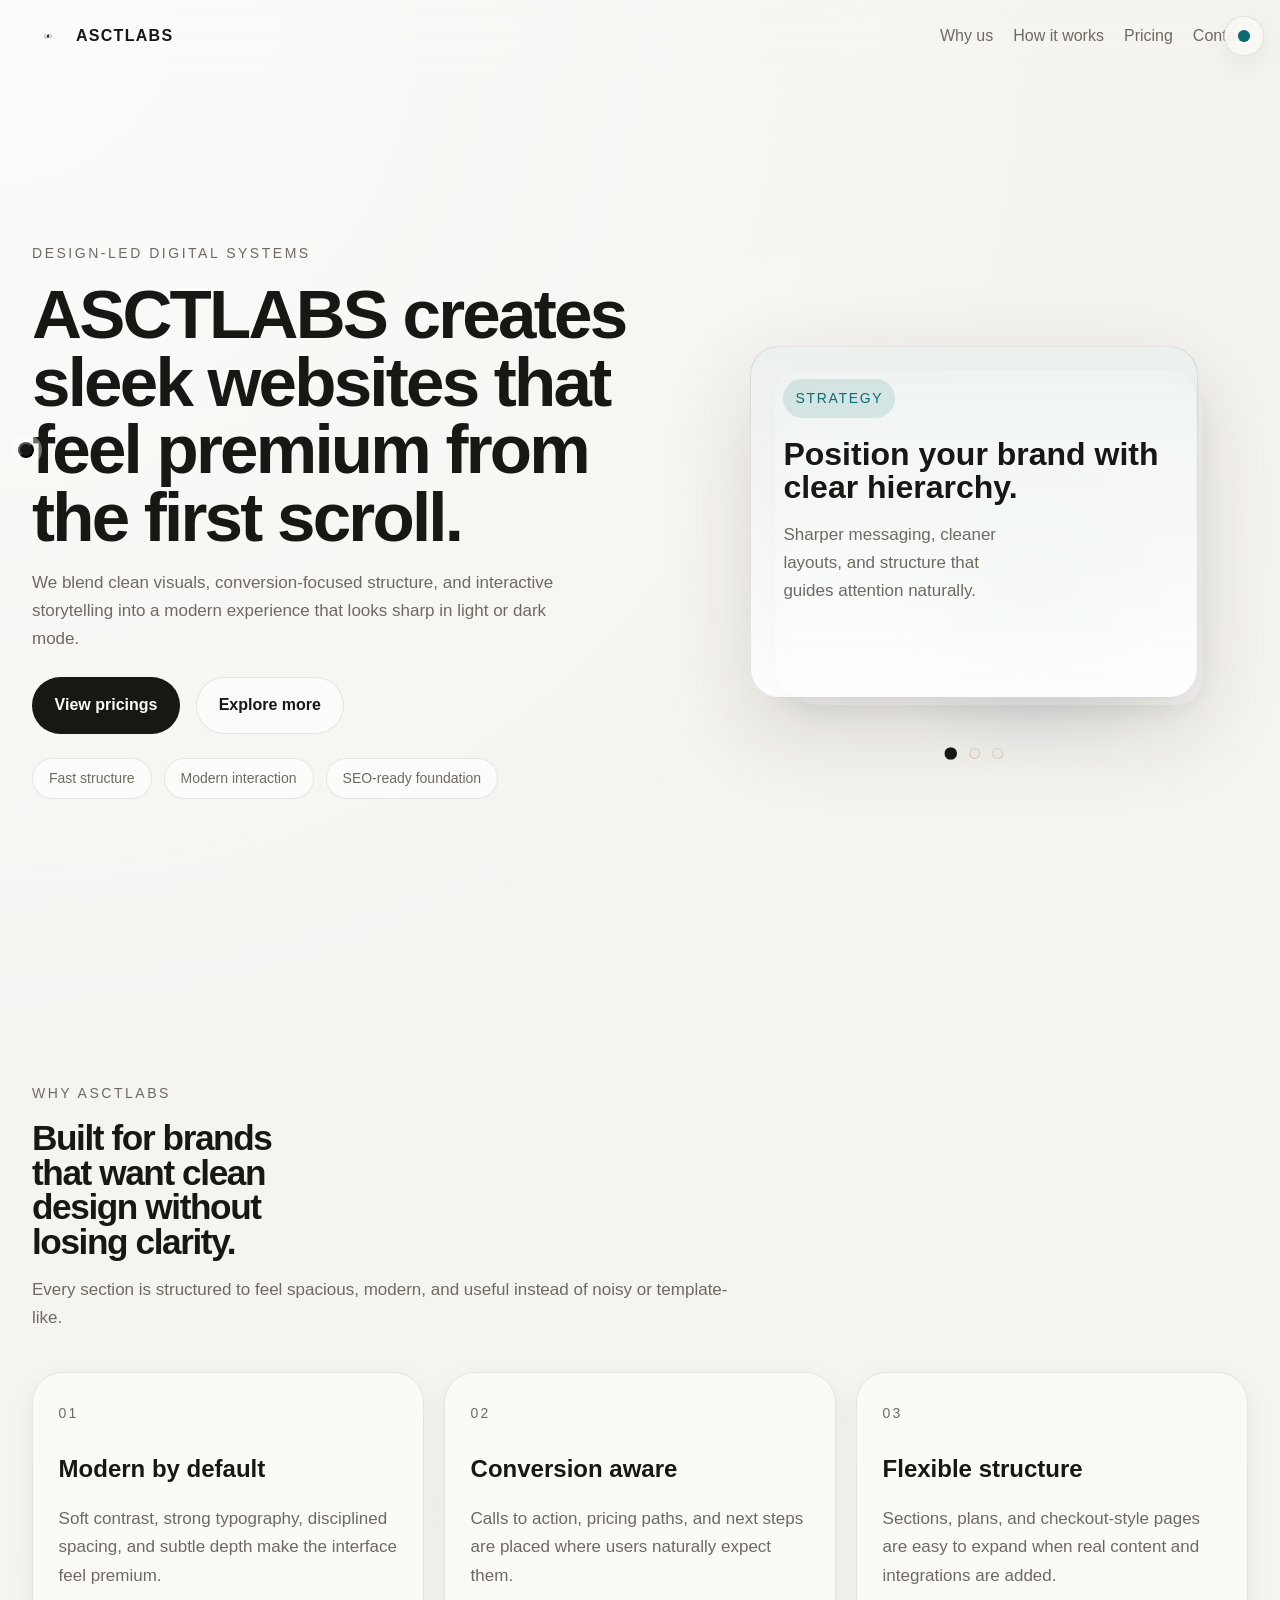
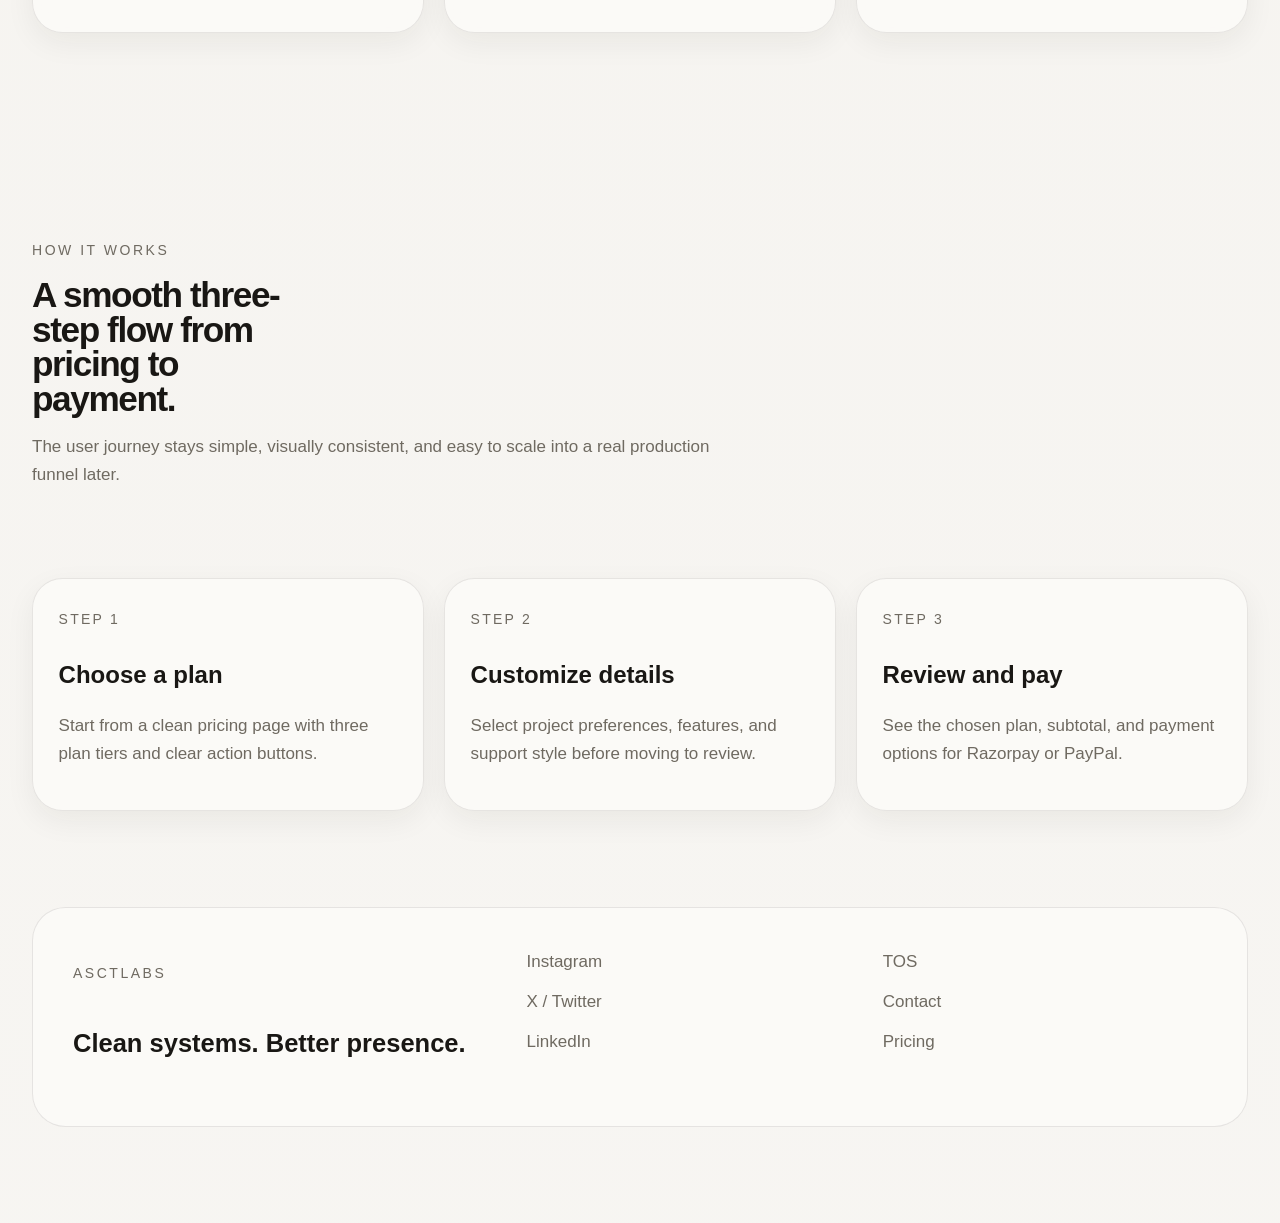
==== index.html @ ccaae3e7 "Add files via upload" ====
﻿<!DOCTYPE html>
<html lang="en">
<head>
  <meta charset="UTF-8" />
  <meta name="viewport" content="width=device-width, initial-scale=1.0" />
  <title>ASCTLABS</title>
  <meta name="description" content="ASCTLABS builds modern, conversion-focused digital experiences with sleek design, smooth interaction, and scalable custom workflows." />
  <meta name="theme-color" content="#f7f6f2" />
  <meta property="og:title" content="ASCTLABS” Modern Web Experiences" />
  <meta property="og:description" content="Sleek, SEO-friendly, clean visuals, and smooth product flows." />
  <meta property="og:type" content="website" />
  <link rel="preconnect" href="https://fonts.googleapis.com">
  <link rel="preconnect" href="https://fonts.gstatic.com" crossorigin>
  <link href="https://api.fontshare.com/v2/css?f[]=satoshi@300,400,500,700&f[]=cabinet-grotesk@400,500,700,800&display=swap" rel="stylesheet">
  <link rel="stylesheet" href="style.css" />
  <script src="https://cdn.jsdelivr.net/npm/gsap@3.12.5/dist/gsap.min.js" defer></script>
</head>
<body data-page="home">
  <a class="skip-link" href="#main">Skip to content</a>

  <div class="site-shell">
    <button class="theme-toggle" type="button" data-theme-toggle aria-label="Switch theme">
      <span class="theme-toggle__dot"></span>
    </button>

    <aside class="scroll-wheel" aria-label="Section navigation">
      <button class="scroll-wheel__trigger" type="button" aria-label="Open section navigation">
        <span></span>
      </button>
      <nav class="option-wheel-nav">
        <a href="#hero">Home</a>
        <a href="#why-us">Why us</a>
        <a href="#how-it-works">How it works</a>
        <a href="#footer">Contact</a>
      </nav>
    </aside>

    <header class="topbar">
      <a href="index.html" class="brand" aria-label="ASCTLABS home">
        <img class="brand__logo brand__logo--dark" src="assets/asctoz-logo-dark.png" alt="" /><img class="brand__logo brand__logo--light" src="assets/asctoz-logo-light.png" alt="" />
        <span>ASCTLABS</span>
      </a>
      <button class="menu-toggle" type="button" aria-expanded="false" aria-controls="mainNav" data-menu-toggle><span></span><span></span><span></span></button>
      <nav class="main-nav" id="mainNav" aria-label="Primary navigation">
        <a href="#why-us">Why us</a>
        <a href="#how-it-works">How it works</a>
        <a href="pricing.html">Pricing</a>
        <a href="#footer">Contact</a>
      </nav>
    </header>

    <main id="main">
      <section class="hero section" id="hero">
        <div class="container hero__grid">
          <div class="hero__content reveal">
            <p class="eyebrow">Design-led digital systems</p>
            <h1>ASCTLABS creates sleek websites that feel premium from the first scroll.</h1>
            <p class="hero__lead">We blend clean visuals, conversion-focused structure, and interactive storytelling into a modern experience that looks sharp in light or dark mode.</p>
            <div class="hero__actions">
              <a class="btn btn--primary" href="pricing.html">View pricings</a>
              <a class="btn btn--ghost" href="#why-us">Explore more</a>
            </div>
            <ul class="hero__meta" role="list">
              <li>Fast structure</li>
              <li>Modern interaction</li>
              <li>SEO-ready foundation</li>
            </ul>
          </div>

          <div class="hero__visual reveal">
            <div class="hero-glow"></div>
            <div class="cardswap-stage" aria-hidden="true">
              <div class="cardswap-backdrop cardswap-backdrop--one"></div>
              <div class="cardswap-backdrop cardswap-backdrop--two"></div>
              <div class="card-swap-viewer" id="cardSwapViewer">
                <article class="swap-panel is-active stack-card stack-card--primary">
                  <span class="stack-card__tag">Strategy</span>
                  <h3>Position your brand with clear hierarchy.</h3>
                  <p>Sharper messaging, cleaner layouts, and structure that guides attention naturally.</p>
                </article>
                <article class="swap-panel stack-card">
                  <span class="stack-card__tag">Experience</span>
                  <h3>Design interactions that feel smooth.</h3>
                  <p>Micro-animations, layered depth, and polished sections that hold visual rhythm.</p>
                </article>
                <article class="swap-panel stack-card">
                  <span class="stack-card__tag">Delivery</span>
                  <h3>Launch with scalable page flows.</h3>
                  <p>Pricing, customization, and checkout-ready steps designed to feel cohesive.</p>
                </article>
              </div>
              <div class="swap-dots" id="swapDots">
                <button class="swap-dots__dot is-active" type="button" aria-label="Show card 1"></button>
                <button class="swap-dots__dot" type="button" aria-label="Show card 2"></button>
                <button class="swap-dots__dot" type="button" aria-label="Show card 3"></button>
              </div>
            </div>
          </div>
        </div>
      </section>

      <section class="section" id="why-us">
        <div class="container">
          <div class="section-heading reveal">
            <p class="eyebrow">Why ASCTLABS</p>
            <h2>Built for brands that want clean design without losing clarity.</h2>
            <p>Every section is structured to feel spacious, modern, and useful instead of noisy or template-like.</p>
          </div>
          <div class="feature-grid">
            <article class="feature-card reveal">
              <span class="feature-card__index">01</span>
              <h3>Modern by default</h3>
              <p>Soft contrast, strong typography, disciplined spacing, and subtle depth make the interface feel premium.</p>
            </article>
            <article class="feature-card reveal">
              <span class="feature-card__index">02</span>
              <h3>Conversion aware</h3>
              <p>Calls to action, pricing paths, and next steps are placed where users naturally expect them.</p>
            </article>
            <article class="feature-card reveal">
              <span class="feature-card__index">03</span>
              <h3>Flexible structure</h3>
              <p>Sections, plans, and checkout-style pages are easy to expand when real content and integrations are added.</p>
            </article>
          </div>
        </div>
      </section>

      <section class="section" id="how-it-works">
        <div class="container process-grid">
          <div class="section-heading reveal">
            <p class="eyebrow">How it works</p>
            <h2>A smooth three-step flow from pricing to payment.</h2>
            <p>The user journey stays simple, visually consistent, and easy to scale into a real production funnel later.</p>
          </div>
          <div class="process-list">
            <article class="process-card reveal">
              <span>Step 1</span>
              <h3>Choose a plan</h3>
              <p>Start from a clean pricing page with three plan tiers and clear action buttons.</p>
            </article>
            <article class="process-card reveal">
              <span>Step 2</span>
              <h3>Customize details</h3>
              <p>Select project preferences, features, and support style before moving to review.</p>
            </article>
            <article class="process-card reveal">
              <span>Step 3</span>
              <h3>Review and pay</h3>
              <p>See the chosen plan, subtotal, and payment options for Razorpay or PayPal.</p>
            </article>
          </div>
        </div>
      </section>
    </main>

    <footer class="footer section" id="footer">
      <div class="container footer__grid">
        <div>
          <p class="eyebrow">ASCTLABS</p>
          <h2>Clean systems. Better presence.</h2>
        </div>
        <div class="footer__links">
          <a href="https://instagram.com" target="_blank" rel="noopener noreferrer">Instagram</a>
          <a href="https://x.com" target="_blank" rel="noopener noreferrer">X / Twitter</a>
          <a href="https://linkedin.com" target="_blank" rel="noopener noreferrer">LinkedIn</a>
        </div>
        <div class="footer__links">
          <a href="#">TOS</a>
          <a href="mailto:hello@asctlabs.com">Contact</a>
          <a href="pricing.html">Pricing</a>
        </div>
      </div>
    </footer>
  </div>

  <script>
    (() => {
      const root = document.documentElement;
      const toggle = document.querySelector('[data-theme-toggle]');
          const stored = (() => {
        try {
          return localStorage.getItem('asctlabs-theme');
        } catch (e) {
          return null;
        }
      })();
      let theme = stored === 'dark' ? 'dark' : 'light';
      root.setAttribute('data-theme', theme);

      const persistTheme = () => {
        try {
          localStorage.setItem('asctlabs-theme', theme);
        } catch (e) {}
      };


      const syncIcon = () => {
        root.setAttribute('data-theme', theme);
        toggle?.setAttribute('aria-label', theme === 'dark' ? 'Switch to light mode' : 'Switch to dark mode');
        persistTheme();
      };

      syncIcon();
      toggle?.addEventListener('click', () => {
        theme = theme === 'dark' ? 'light' : 'dark';
        syncIcon();
      });
    })();

    (() => {
      const revealEls = document.querySelectorAll('.reveal');
      const observer = new IntersectionObserver(entries => {
        entries.forEach(entry => {
          if (entry.isIntersecting) entry.target.classList.add('is-visible');
        });
      }, { threshold: 0.16 });
      revealEls.forEach(el => observer.observe(el));
    })();

    (() => {
      const viewer = document.getElementById('cardSwapViewer');
      const dotsWrap = document.getElementById('swapDots');
      if (!viewer || !window.gsap) return;
      const panels = Array.from(viewer.querySelectorAll('.swap-panel'));
      const dots = Array.from(dotsWrap.querySelectorAll('.swap-dots__dot'));
      let active = 0;
      let intervalId;
      let animating = false;

      panels.forEach((panel, index) => {
        gsap.set(panel, {
          autoAlpha: index === 0 ? 1 : 0,
          xPercent: index === 0 ? 0 : 8,
          yPercent: index === 0 ? 0 : 4,
          rotateX: index === 0 ? 0 : 8,
          scale: index === 0 ? 1 : 0.96,
          zIndex: index === 0 ? 3 : 1
        });
      });

      const setDotState = next => {
        dots.forEach((dot, index) => dot.classList.toggle('is-active', index === next));
      };

      const showPanel = next => {
        if (animating || next === active) return;
        animating = true;
        const currentPanel = panels[active];
        const nextPanel = panels[next];
        setDotState(next);
        const tl = gsap.timeline({ onComplete: () => { active = next; animating = false; } });
        tl.set(nextPanel, { zIndex: 4, autoAlpha: 1 });
        tl.to(currentPanel, {
          autoAlpha: 0,
          xPercent: -10,
          yPercent: 6,
          rotateX: -10,
          scale: 0.94,
          duration: 0.55,
          ease: 'power2.inOut'
        }, 0);
        tl.fromTo(nextPanel,
          { autoAlpha: 0, xPercent: 10, yPercent: 4, rotateX: 10, scale: 0.96 },
          { autoAlpha: 1, xPercent: 0, yPercent: 0, rotateX: 0, scale: 1, duration: 0.75, ease: 'power3.out' },
          0.08
        );
        tl.set(currentPanel, { zIndex: 1 });
        tl.set(nextPanel, { zIndex: 3 });
      };

      const queueNext = () => showPanel((active + 1) % panels.length);
      const startAuto = () => intervalId = window.setInterval(queueNext, 3600);
      const stopAuto = () => window.clearInterval(intervalId);

      dots.forEach((dot, index) => {
        dot.addEventListener('click', () => {
          stopAuto();
          showPanel(index);
          startAuto();
        });
      });

      viewer.addEventListener('mouseenter', stopAuto);
      viewer.addEventListener('mouseleave', startAuto);
      startAuto();
    })();
  </script>
  <script src="app.js" defer></script>
</body>
</html>
---- style.css ----
﻿:root,
[data-theme="light"] {
  --font-display: 'Cabinet Grotesk', 'Inter', sans-serif;
  --font-body: 'Satoshi', 'Inter', sans-serif;
  --text-xs: clamp(0.75rem, 0.7rem + 0.25vw, 0.875rem);
  --text-sm: clamp(0.875rem, 0.8rem + 0.35vw, 1rem);
  --text-base: clamp(1rem, 0.95rem + 0.25vw, 1.0625rem);
  --text-lg: clamp(1.125rem, 1rem + 0.75vw, 1.5rem);
  --text-xl: clamp(1.5rem, 1.2rem + 1.25vw, 2.3rem);
  --text-2xl: clamp(2.4rem, 1.6rem + 3.4vw, 5rem);
  --space-1: 0.25rem;
  --space-2: 0.5rem;
  --space-3: 0.75rem;
  --space-4: 1rem;
  --space-5: 1.25rem;
  --space-6: 1.5rem;
  --space-8: 2rem;
  --space-10: 2.5rem;
  --space-12: 3rem;
  --space-16: 4rem;
  --space-20: 5rem;
  --space-24: 6rem;
  --radius-sm: 0.5rem;
  --radius-md: 0.9rem;
  --radius-lg: 1.4rem;
  --radius-xl: 1.9rem;
  --radius-full: 999px;
  --color-bg: #f5f3ef;
  --color-surface: rgba(255, 255, 255, 0.76);
  --color-surface-2: #fcfbf8;
  --color-surface-offset: #ebe7e0;
  --color-border: rgba(40, 37, 29, 0.1);
  --color-text: #191714;
  --color-text-muted: #6f6a61;
  --color-text-faint: #aaa39a;
  --color-primary: #0a6b72;
  --color-primary-hover: #0a5459;
  --color-primary-soft: rgba(10, 107, 114, 0.12);
  --color-glow: rgba(150, 196, 199, 0.42);
  --shadow-sm: 0 10px 30px rgba(34, 29, 23, 0.06);
  --shadow-md: 0 20px 50px rgba(34, 29, 23, 0.1);
  --shadow-lg: 0 30px 90px rgba(34, 29, 23, 0.14);
  --content: 1600px;
}

[data-theme="dark"] {
  --color-bg: #131311;
  --color-surface: rgba(27, 28, 26, 0.78);
  --color-surface-2: #181917;
  --color-surface-offset: #232421;
  --color-border: rgba(230, 227, 220, 0.1);
  --color-text: #ece7df;
  --color-text-muted: #a8a096;
  --color-text-faint: #6e6a63;
  --color-primary: #67aeb4;
  --color-primary-hover: #8ec7cb;
  --color-primary-soft: rgba(103, 174, 180, 0.14);
  --color-glow: rgba(55, 98, 103, 0.48);
  --shadow-sm: 0 10px 30px rgba(0, 0, 0, 0.25);
  --shadow-md: 0 20px 50px rgba(0, 0, 0, 0.35);
  --shadow-lg: 0 30px 90px rgba(0, 0, 0, 0.45);
}

*,
*::before,
*::after { box-sizing: border-box; }

html { scroll-behavior: smooth; }

body {
  margin: 0;
  min-height: 100vh;
  font-family: var(--font-body);
  font-size: var(--text-base);
  line-height: 1.65;
  color: var(--color-text);
  background:
    radial-gradient(circle at top left, rgba(255,255,255,0.75), transparent 35%),
    linear-gradient(180deg, var(--color-bg), color-mix(in srgb, var(--color-bg) 82%, #ffffff 18%));
}

[data-theme="dark"] body {
  background:
    radial-gradient(circle at top left, rgba(60, 72, 72, 0.25), transparent 35%),
    linear-gradient(180deg, var(--color-bg), #10100f);
}

a { color: inherit; text-decoration: none; }
img, svg { display: block; max-width: 100%; }
button, input, select, textarea { font: inherit; }
button { cursor: pointer; }
:focus-visible { outline: 2px solid var(--color-primary); outline-offset: 3px; }

.skip-link {
  position: absolute;
  left: var(--space-4);
  top: -3rem;
  background: var(--color-text);
  color: var(--color-surface-2);
  padding: var(--space-2) var(--space-4);
  border-radius: var(--radius-full);
  z-index: 99;
}

.skip-link:focus { top: var(--space-4); }

.site-shell { position: relative; overflow: clip; }
.container {
  width: min(calc(100% - clamp(2rem, 5vw, 5rem)), var(--content));
  margin-inline: auto;
}
.section { padding: clamp(var(--space-12), 8vw, var(--space-24)) 0; }
.page-intro { padding-top: 8rem; }

.eyebrow {
  display: inline-flex;
  align-items: center;
  gap: var(--space-2);
  margin-bottom: var(--space-4);
  font-size: var(--text-xs);
  text-transform: uppercase;
  letter-spacing: 0.18em;
  color: var(--color-text-muted);
}

.section-heading { max-width: 44rem; margin-bottom: var(--space-10); }

.section-heading h1,
.section-heading h2,
.hero h1,
.pricing-card h2,
.summary-card h1,
.payment-card h2 {
  font-family: var(--font-display);
  line-height: 0.98;
  letter-spacing: -0.04em;
  margin: 0 0 var(--space-4);
}

.section-heading h1,
.hero h1 { font-size: var(--text-2xl); }
.section-heading h2 { font-size: var(--text-xl); max-width: 14ch; }

.section-heading p,
.hero__lead,
.feature-card p,
.process-card p,
.pricing-card p,
.summary-card,
.payment-card,
.custom-form label {
  color: var(--color-text-muted);
}

.topbar {
  position: sticky;
  top: 0;
  z-index: 20;
  display: flex;
  justify-content: space-between;
  align-items: center;
  gap: var(--space-6);
  width: min(calc(100% - clamp(2rem, 5vw, 5rem)), var(--content));
  margin: 0 auto;
  padding: var(--space-5) 0;
  backdrop-filter: blur(18px);
}

.topbar--static { position: relative; }

.brand {
  display: inline-flex;
  align-items: center;
  gap: var(--space-3);
  font-size: var(--text-sm);
  font-weight: 700;
  letter-spacing: 0.08em;
  flex: 0 0 auto;
  min-width: 0;
  white-space: nowrap;
}

.brand__logo {
  width: 2rem;
  height: 2rem;
  flex: 0 0 auto;
  object-fit: contain;
  max-width: none;
}

.brand__logo--light { display: none; }
[data-theme="dark"] .brand__logo--dark { display: none; }
[data-theme="dark"] .brand__logo--light { display: block; }

.main-nav {
  display: flex;
  gap: var(--space-5);
  flex-wrap: wrap;
  flex: 1 1 auto;
  min-width: 0;
  justify-content: flex-end;
}

.main-nav a {
  font-size: var(--text-sm);
  color: var(--color-text-muted);
  white-space: nowrap;
}

.main-nav a:hover { color: var(--color-text); }

.theme-toggle {
  position: fixed;
  top: 1rem;
  right: 1rem;
  z-index: 40;
  width: 2.5rem;
  height: 2.5rem;
  border-radius: 50%;
  border: 1px solid var(--color-border);
  background: color-mix(in srgb, var(--color-surface-2) 82%, transparent);
  backdrop-filter: blur(14px);
  box-shadow: var(--shadow-sm);
}

.theme-toggle__dot {
  display: block;
  width: 0.72rem;
  height: 0.72rem;
  margin: auto;
  border-radius: 50%;
  background: var(--color-primary);
}

.scroll-wheel {
  position: fixed;
  left: 1.1rem;
  top: 50%;
  transform: translateY(-50%);
  z-index: 30;
}

.scroll-wheel__trigger {
  width: 1rem;
  height: 1rem;
  border-radius: 50%;
  background: var(--color-text);
  box-shadow: 0 0 0 8px color-mix(in srgb, var(--color-surface) 50%, transparent);
}

.option-wheel-nav {
  position: absolute;
  left: 1.8rem;
  top: 50%;
  transform: translateY(-50%);
  display: flex;
  flex-direction: column;
  gap: var(--space-4);
  min-width: 9rem;
  padding: var(--space-5);
  border: 1px solid var(--color-border);
  border-radius: var(--radius-xl);
  background: color-mix(in srgb, var(--color-surface-2) 88%, transparent);
  box-shadow: var(--shadow-md);
  opacity: 0;
  pointer-events: none;
  transition: opacity 180ms ease, transform 180ms ease;
}

.scroll-wheel:hover .option-wheel-nav,
.scroll-wheel:focus-within .option-wheel-nav {
  opacity: 1;
  pointer-events: auto;
  transform: translateY(-50%) translateX(0.2rem);
}

.option-wheel-nav a { font-size: var(--text-sm); color: var(--color-text-muted); }
.option-wheel-nav a:hover { color: var(--color-text); }

.hero {
  min-height: 100vh;
  display: flex;
  align-items: center;
}

.hero__grid {
  display: grid;
  grid-template-columns: 1.05fr 0.95fr;
  gap: clamp(var(--space-8), 5vw, var(--space-16));
  align-items: center;
}

.hero__content { max-width: 40rem; }
.hero__lead { max-width: 34rem; margin-bottom: var(--space-6); }
.hero__actions {
  display: flex;
  gap: var(--space-4);
  flex-wrap: wrap;
  margin-bottom: var(--space-6);
}

.hero__meta {
  display: flex;
  flex-wrap: wrap;
  gap: var(--space-3);
  padding: 0;
  list-style: none;
}

.hero__meta li {
  padding: var(--space-2) var(--space-4);
  border-radius: var(--radius-full);
  border: 1px solid var(--color-border);
  background: color-mix(in srgb, var(--color-surface) 84%, transparent);
  color: var(--color-text-muted);
  font-size: var(--text-xs);
}

.hero__visual {
  position: relative;
  min-height: 38rem;
  display: grid;
  place-items: center;
}

.hero-glow {
  position: absolute;
  inset: auto 10% 10% auto;
  width: 20rem;
  height: 20rem;
  border-radius: 50%;
  background: radial-gradient(circle, var(--color-glow), transparent 70%);
  filter: blur(12px);
}

.cardswap-stage {
  position: relative;
  width: min(100%, 34rem);
  min-height: 34rem;
  display: grid;
  place-items: center;
}

.cardswap-backdrop {
  position: absolute;
  width: min(100%, 27rem);
  min-height: 21rem;
  border-radius: 1.8rem;
  border: 1px solid color-mix(in srgb, var(--color-text) 7%, transparent);
  background: color-mix(in srgb, var(--color-surface) 80%, transparent);
  box-shadow: var(--shadow-sm);
}

.cardswap-backdrop--one {
  transform: translate(1.4rem, 1.4rem) scale(0.96);
  opacity: 0.58;
}

.cardswap-backdrop--two {
  transform: translate(0.7rem, 0.7rem) scale(0.98);
  opacity: 0.8;
}

.card-swap-viewer {
  position: relative;
  width: min(100%, 28rem);
  min-height: 22rem;
  perspective: 1000px;
}

.swap-panel {
  position: absolute;
  inset: 0;
  width: 100%;
  min-height: 22rem;
  padding: var(--space-8);
  border-radius: 1.8rem;
  border: 1px solid color-mix(in srgb, var(--color-text) 10%, transparent);
  background:
    linear-gradient(180deg, color-mix(in srgb, var(--color-surface-2) 92%, transparent), color-mix(in srgb, var(--color-surface) 98%, transparent));
  box-shadow: var(--shadow-lg);
  transform-style: preserve-3d;
  backface-visibility: hidden;
}

.swap-panel:not(.is-active) { visibility: hidden; opacity: 0; }

.swap-dots {
  position: absolute;
  bottom: 2.2rem;
  left: 50%;
  transform: translateX(-50%);
  display: flex;
  gap: var(--space-3);
  z-index: 5;
}

.swap-dots__dot {
  width: 0.7rem;
  height: 0.7rem;
  border-radius: 50%;
  border: 1px solid color-mix(in srgb, var(--color-text) 12%, transparent);
  background: color-mix(in srgb, var(--color-surface-offset) 92%, transparent);
  padding: 0;
}

.swap-dots__dot.is-active {
  background: var(--color-text);
  transform: scale(1.15);
}

.swap-panel h3,
.stack-card h3 {
  font-size: clamp(1.45rem, 1.2rem + 1vw, 2.1rem);
  line-height: 1.04;
  margin: 0 0 var(--space-4);
}

.swap-panel p,
.stack-card p { margin: 0; color: var(--color-text-muted); max-width: 24ch; }

.stack-card__tag {
  display: inline-flex;
  margin-bottom: var(--space-5);
  padding: var(--space-2) var(--space-3);
  border-radius: var(--radius-full);
  background: var(--color-primary-soft);
  color: var(--color-primary);
  font-size: var(--text-xs);
  letter-spacing: 0.12em;
  text-transform: uppercase;
}

.stack-card--primary {
  background: linear-gradient(180deg, color-mix(in srgb, var(--color-primary-soft) 46%, var(--color-surface-2)), color-mix(in srgb, var(--color-surface) 98%, transparent));
}

.btn {
  display: inline-flex;
  align-items: center;
  justify-content: center;
  min-height: 3rem;
  padding: 0.9rem 1.35rem;
  border-radius: var(--radius-full);
  border: 1px solid transparent;
  font-size: var(--text-sm);
  font-weight: 600;
}

.btn--primary { background: var(--color-text); color: var(--color-surface-2); }
.btn--primary:hover { background: var(--color-primary-hover); }

.btn--ghost {
  border-color: var(--color-border);
  background: color-mix(in srgb, var(--color-surface) 76%, transparent);
  color: var(--color-text);
}

.btn--ghost:hover { border-color: color-mix(in srgb, var(--color-text) 20%, transparent); }
.btn--full { width: 100%; }

.feature-grid,
.pricing-grid {
  display: grid;
  grid-template-columns: repeat(3, minmax(0, 1fr));
  gap: var(--space-5);
}

.feature-card,
.pricing-card,
.process-card,
.summary-card,
.payment-card,
.custom-form {
  border: 1px solid var(--color-border);
  border-radius: var(--radius-xl);
  background: color-mix(in srgb, var(--color-surface-2) 84%, transparent);
  box-shadow: var(--shadow-sm);
  backdrop-filter: blur(14px);
}

.feature-card,
.process-card,
.pricing-card,
.summary-card,
.payment-card,
.custom-form {
  padding: clamp(var(--space-5), 2vw, var(--space-8));
}

.feature-card__index,
.process-card span,
.pricing-card__label {
  display: inline-block;
  margin-bottom: var(--space-6);
  font-size: var(--text-xs);
  letter-spacing: 0.16em;
  text-transform: uppercase;
  color: var(--color-text-muted);
}

.feature-card h3,
.process-card h3,
.pricing-card h2 { margin: 0 0 var(--space-3); font-size: var(--text-lg); }

.process-grid { display: grid; gap: var(--space-8); }
.process-list { display: grid; grid-template-columns: repeat(3, minmax(0, 1fr)); gap: var(--space-5); }

.footer { padding-top: 0; }

.footer__grid {
  display: grid;
  grid-template-columns: 1.3fr 1fr 1fr;
  gap: var(--space-8);
  padding: var(--space-10);
  border: 1px solid var(--color-border);
  border-radius: calc(var(--radius-xl) + 0.2rem);
  background: color-mix(in srgb, var(--color-surface-2) 86%, transparent);
}

.footer__links { display: grid; gap: var(--space-3); align-content: start; }
.footer__links a { color: var(--color-text-muted); }
.footer__links a:hover { color: var(--color-text); }

.pricing-card .price {
  margin-bottom: var(--space-4);
  font-family: var(--font-display);
  font-size: clamp(2rem, 1.6rem + 1.6vw, 3rem);
  letter-spacing: -0.04em;
}

.pricing-card--featured {
  transform: translateY(-0.4rem);
  box-shadow: var(--shadow-md);
  background: linear-gradient(180deg, color-mix(in srgb, var(--color-primary-soft) 34%, var(--color-surface-2)), color-mix(in srgb, var(--color-surface) 94%, transparent));
}

.split-panel,
.checkout-grid {
  display: grid;
  grid-template-columns: 1fr 1fr;
  gap: var(--space-6);
  align-items: start;
}

.custom-form { display: grid; gap: var(--space-4); }

.custom-form label {
  display: grid;
  gap: var(--space-2);
  font-size: var(--text-sm);
}

.custom-form select,
.custom-form textarea {
  width: 100%;
  padding: 0.95rem 1rem;
  border-radius: var(--radius-md);
  border: 1px solid var(--color-border);
  background: color-mix(in srgb, var(--color-surface) 80%, transparent);
  color: var(--color-text);
}

.summary-row {
  display: flex;
  justify-content: space-between;
  gap: var(--space-4);
  padding: var(--space-4) 0;
  border-bottom: 1px solid var(--color-border);
}

.summary-row:last-child { border-bottom: 0; }

.or-divider {
  position: relative;
  text-align: center;
  margin: var(--space-5) 0;
  color: var(--color-text-faint);
}

.or-divider::before {
  content: '';
  position: absolute;
  inset: 50% 0 auto;
  height: 1px;
  background: var(--color-border);
}

.or-divider span {
  position: relative;
  display: inline-block;
  padding: 0 var(--space-3);
  background: color-mix(in srgb, var(--color-surface-2) 84%, transparent);
}

.reveal {
  opacity: 0;
  transform: translateY(24px);
  transition: opacity 700ms ease, transform 700ms ease;
}

.reveal.is-visible { opacity: 1; transform: translateY(0); }

.menu-toggle {
  display: none;
  width: 2.8rem;
  height: 2.8rem;
  border-radius: 999px;
  border: 1px solid var(--color-border);
  background: color-mix(in srgb, var(--color-surface-2) 84%, transparent);
  box-shadow: var(--shadow-sm);
  padding: 0.65rem;
  align-items: center;
  justify-content: center;
  gap: 0.18rem;
  flex-direction: column;
}

.menu-toggle span {
  display: block;
  width: 1rem;
  height: 2px;
  border-radius: 999px;
  background: var(--color-text);
  transition: transform 180ms ease, opacity 180ms ease;
}

@media (max-width: 1100px) {
  .hero__grid,
  .feature-grid,
  .pricing-grid,
  .process-list,
  .footer__grid,
  .split-panel,
  .checkout-grid { grid-template-columns: 1fr; }

  .hero { min-height: auto; padding-top: 5rem; }
  .hero__visual { min-height: 30rem; }
  .footer__grid { padding: var(--space-8); }
}

@media (max-width: 900px) {
  .topbar {
    align-items: center;
    flex-direction: row;
    justify-content: space-between;
    position: relative;
    padding-top: 4.5rem;
  }

  .menu-toggle {
    display: inline-flex;
    position: fixed;
    top: 1rem;
    left: 1rem;
    z-index: 50;
  }

  .main-nav {
    display: none;
    position: absolute;
    top: calc(100% + 0.75rem);
    left: 1rem;
    right: auto;
    flex-direction: column;
    gap: var(--space-3);
    padding: var(--space-4);
    border: 1px solid var(--color-border);
    border-radius: var(--radius-xl);
    background: color-mix(in srgb, var(--color-surface-2) 92%, transparent);
    box-shadow: var(--shadow-md);
    min-width: 11rem;
    z-index: 30;
  }

  .main-nav.is-open { display: flex; }

  .menu-toggle[aria-expanded="true"] span:nth-child(1) { transform: translateY(0.31rem) rotate(45deg); }
  .menu-toggle[aria-expanded="true"] span:nth-child(2) { opacity: 0; }
  .menu-toggle[aria-expanded="true"] span:nth-child(3) { transform: translateY(-0.31rem) rotate(-45deg); }

  .scroll-wheel { left: 0.75rem; }
  .scroll-wheel:hover .option-wheel-nav,
  .scroll-wheel:focus-within .option-wheel-nav { transform: none; }

  .option-wheel-nav { left: 1.5rem; min-width: 7.8rem; }
  .swap-panel { min-height: 18rem; padding: var(--space-6); }
  .card-swap-viewer { width: min(100%, 20rem); min-height: 18rem; }
  .cardswap-stage { min-height: 26rem; }
  .cardswap-backdrop { width: min(100%, 19rem); min-height: 17rem; }
  .hero__visual { min-height: 24rem; }
  .scroll-wheel { display: none; }
}

@media (max-width: 560px) {
  .container { width: min(calc(100% - 1.5rem), var(--content)); }
  .section { padding: var(--space-12) 0; }
  .hero__actions { flex-direction: column; align-items: stretch; }
  .btn { width: 100%; }
  .theme-toggle { top: 0.8rem; right: 0.8rem; }
  .scroll-wheel__trigger { width: 0.8rem; height: 0.8rem; }
  .scroll-wheel:hover .option-wheel-nav,
  .scroll-wheel:focus-within .option-wheel-nav { transform: none; }
  .option-wheel-nav { padding: var(--space-4); }
}

@media (min-width: 901px) {
  .site-shell {
    transition: padding-left 260ms ease;
  }

  .site-shell.is-wheel-open {
    padding-left: 12rem;
  }

  .topbar,
  .container {
    transition: none;
  }

  .scroll-wheel {
    width: 14rem;
    height: 18rem;
  }

  .scroll-wheel__trigger {
    position: absolute;
    top: 50%;
    left: 0;
    transform: translateY(-50%);
  }
}

@media (prefers-reduced-motion: reduce) {
  html { scroll-behavior: auto; }
  *,
  *::before,
  *::after { animation: none !important; transition: none !important; }
  .reveal { opacity: 1; transform: none; }
}
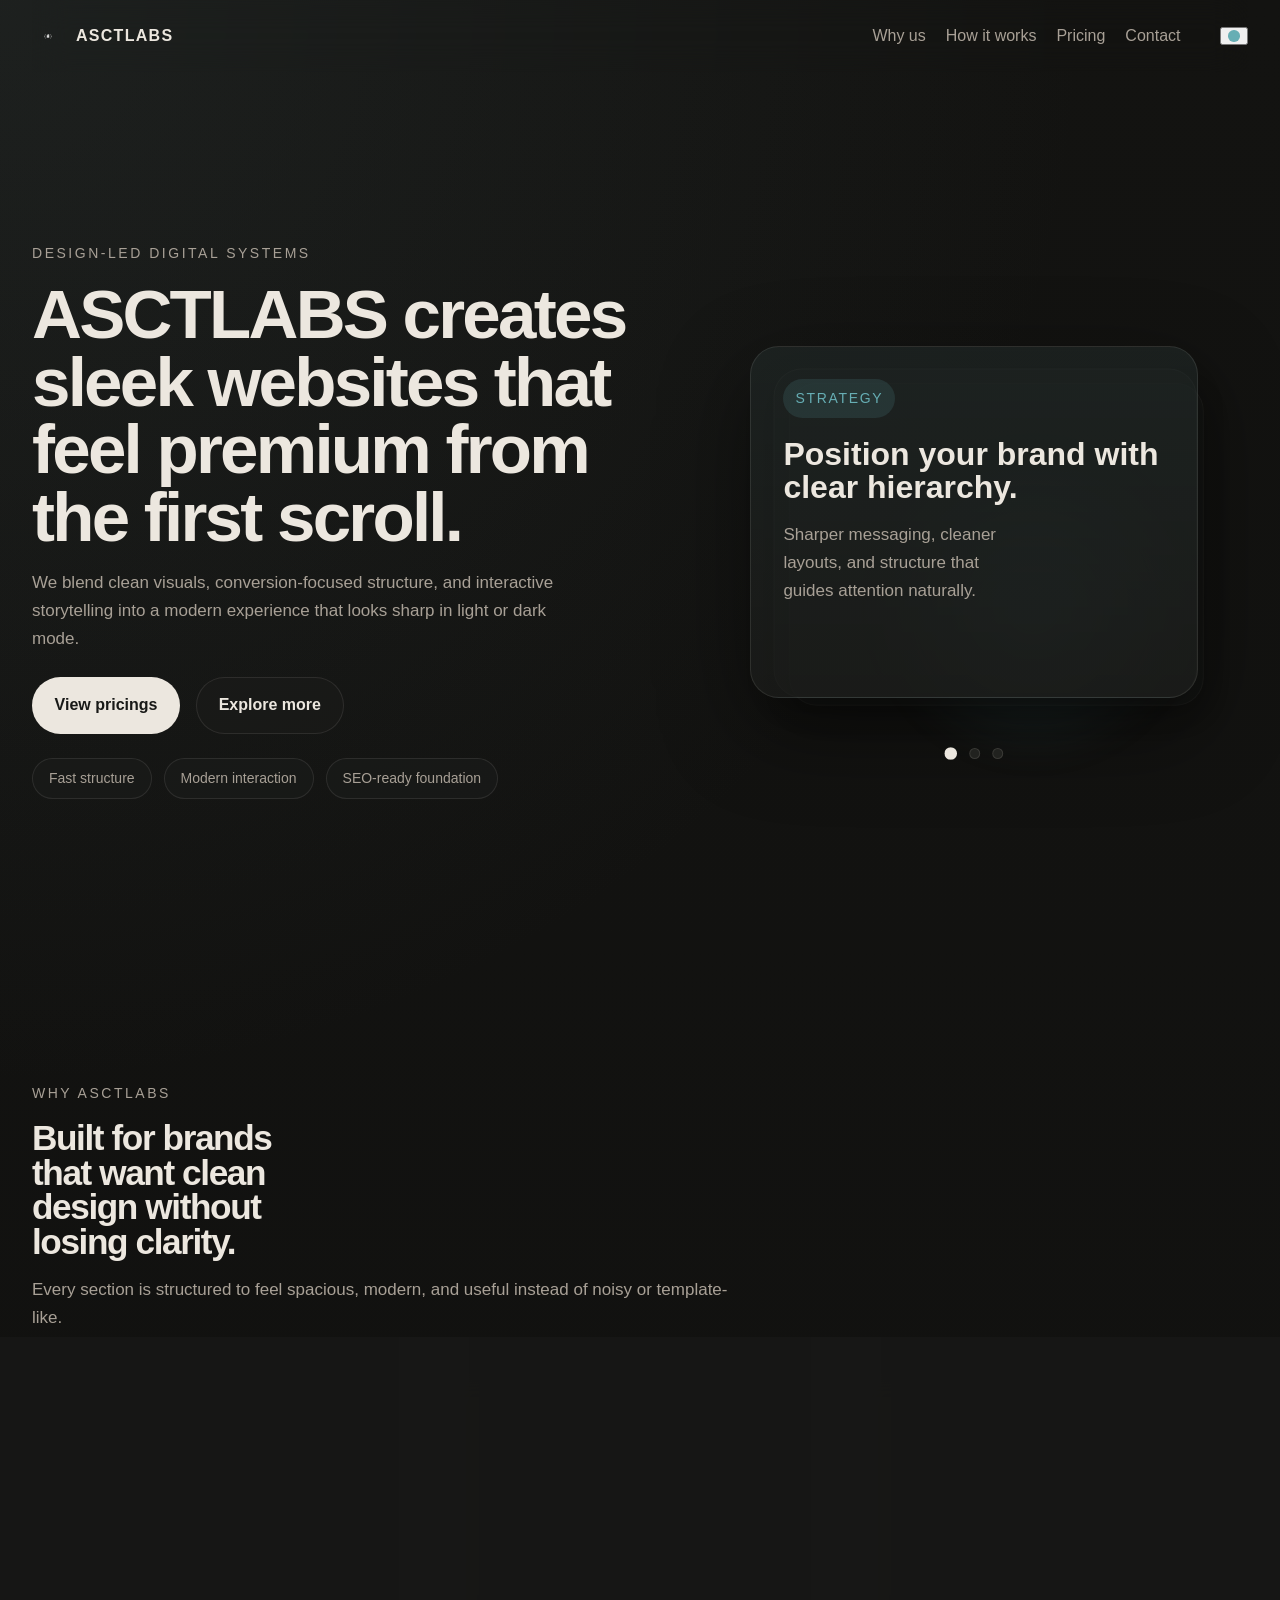
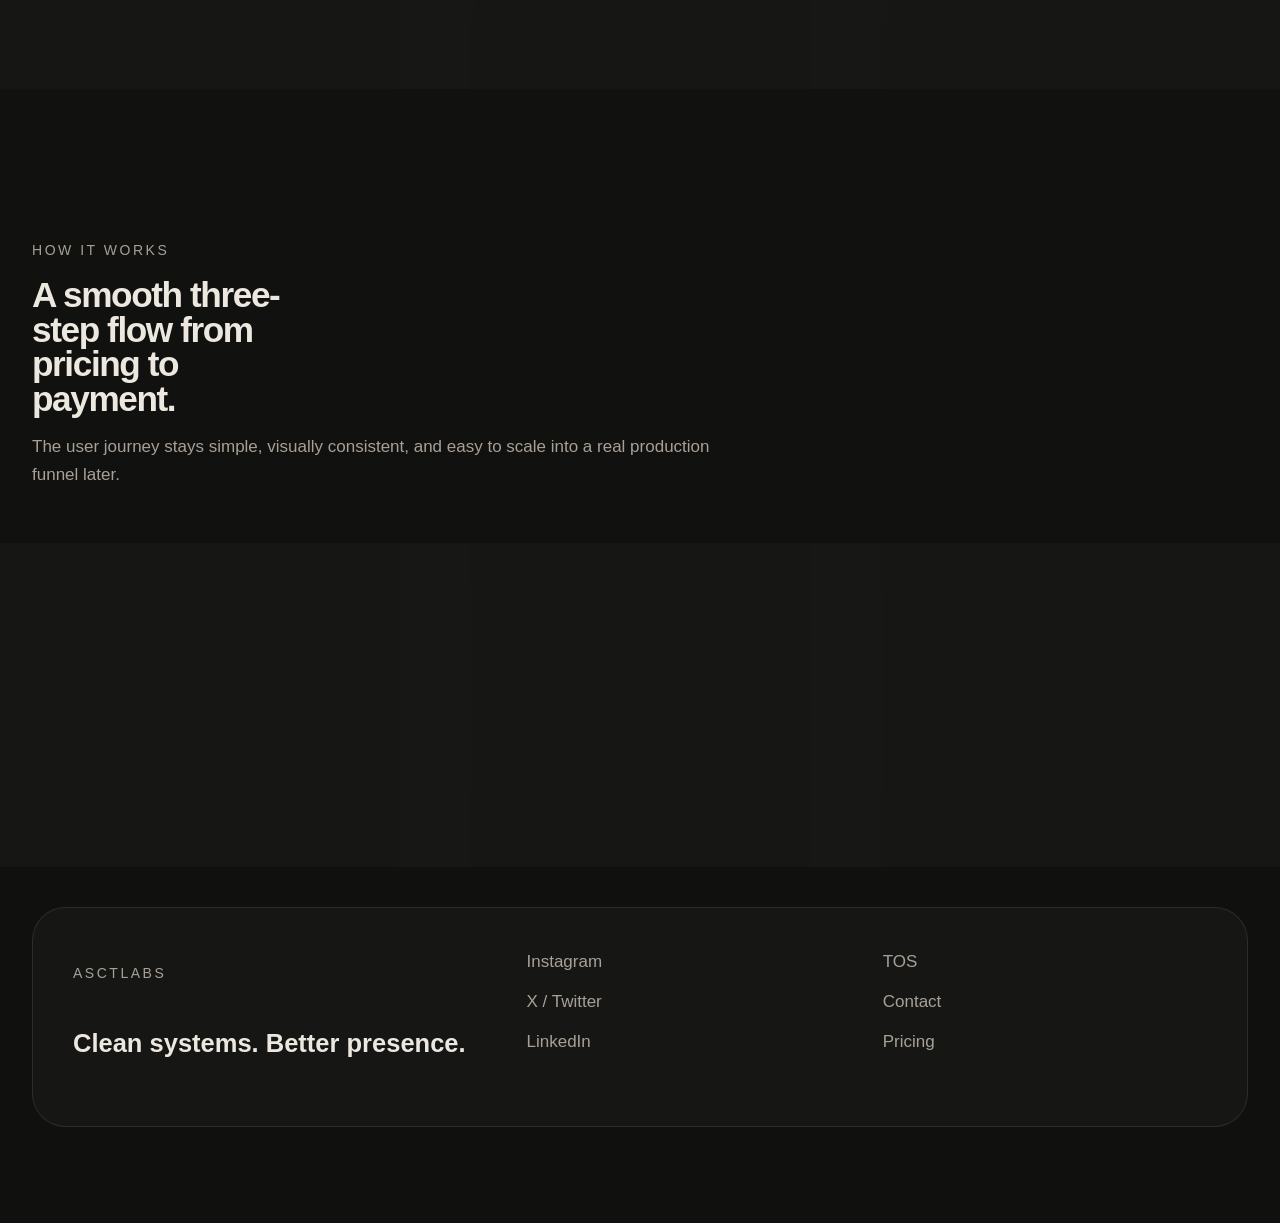
==== commit 1783148f: "Some Bug fixes" ====
--- a/index.html
+++ b/index.html
@@ -19,21 +19,7 @@
   <a class="skip-link" href="#main">Skip to content</a>
 
   <div class="site-shell">
-    <button class="theme-toggle" type="button" data-theme-toggle aria-label="Switch theme">
-      <span class="theme-toggle__dot"></span>
-    </button>
-
-    <aside class="scroll-wheel" aria-label="Section navigation">
-      <button class="scroll-wheel__trigger" type="button" aria-label="Open section navigation">
-        <span></span>
-      </button>
-      <nav class="option-wheel-nav">
-        <a href="#hero">Home</a>
-        <a href="#why-us">Why us</a>
-        <a href="#how-it-works">How it works</a>
-        <a href="#footer">Contact</a>
-      </nav>
-    </aside>
+    
 
     <header class="topbar">
       <a href="index.html" class="brand" aria-label="ASCTLABS home">
@@ -45,8 +31,11 @@
         <a href="#why-us">Why us</a>
         <a href="#how-it-works">How it works</a>
         <a href="pricing.html">Pricing</a>
-        <a href="#footer">Contact</a>
+        <a href="contact.html">Contact</a>
       </nav>
+      <button class="theme-toggle" data-theme-toggle>
+        <span class="theme-toggle__dot"></span>
+    </button>
     </header>
 
     <main id="main">
@@ -185,7 +174,7 @@
           return null;
         }
       })();
-      let theme = stored === 'dark' ? 'dark' : 'light';
+      let theme = stored === 'light' ? 'light' : 'dark';
       root.setAttribute('data-theme', theme);
 
       const persistTheme = () => {
@@ -264,7 +253,7 @@
           { autoAlpha: 0, xPercent: 10, yPercent: 4, rotateX: 10, scale: 0.96 },
           { autoAlpha: 1, xPercent: 0, yPercent: 0, rotateX: 0, scale: 1, duration: 0.75, ease: 'power3.out' },
           0.08
-        );
+        ); 
         tl.set(currentPanel, { zIndex: 1 });
         tl.set(nextPanel, { zIndex: 3 });
       };
--- a/style.css
+++ b/style.css
@@ -209,19 +209,11 @@
 
 .main-nav a:hover { color: var(--color-text); }
 
-.theme-toggle {
-  position: fixed;
-  top: 1rem;
-  right: 1rem;
-  z-index: 40;
-  width: 2.5rem;
-  height: 2.5rem;
-  border-radius: 50%;
-  border: 1px solid var(--color-border);
-  background: color-mix(in srgb, var(--color-surface-2) 82%, transparent);
-  backdrop-filter: blur(14px);
-  box-shadow: var(--shadow-sm);
-}
+.theme-toggle{
+    position: static;
+    margin-left: 1rem;
+}
+
 
 .theme-toggle__dot {
   display: block;
@@ -232,50 +224,6 @@
   background: var(--color-primary);
 }
 
-.scroll-wheel {
-  position: fixed;
-  left: 1.1rem;
-  top: 50%;
-  transform: translateY(-50%);
-  z-index: 30;
-}
-
-.scroll-wheel__trigger {
-  width: 1rem;
-  height: 1rem;
-  border-radius: 50%;
-  background: var(--color-text);
-  box-shadow: 0 0 0 8px color-mix(in srgb, var(--color-surface) 50%, transparent);
-}
-
-.option-wheel-nav {
-  position: absolute;
-  left: 1.8rem;
-  top: 50%;
-  transform: translateY(-50%);
-  display: flex;
-  flex-direction: column;
-  gap: var(--space-4);
-  min-width: 9rem;
-  padding: var(--space-5);
-  border: 1px solid var(--color-border);
-  border-radius: var(--radius-xl);
-  background: color-mix(in srgb, var(--color-surface-2) 88%, transparent);
-  box-shadow: var(--shadow-md);
-  opacity: 0;
-  pointer-events: none;
-  transition: opacity 180ms ease, transform 180ms ease;
-}
-
-.scroll-wheel:hover .option-wheel-nav,
-.scroll-wheel:focus-within .option-wheel-nav {
-  opacity: 1;
-  pointer-events: auto;
-  transform: translateY(-50%) translateX(0.2rem);
-}
-
-.option-wheel-nav a { font-size: var(--text-sm); color: var(--color-text-muted); }
-.option-wheel-nav a:hover { color: var(--color-text); }
 
 .hero {
   min-height: 100vh;
@@ -679,17 +627,11 @@
   .menu-toggle[aria-expanded="true"] span:nth-child(2) { opacity: 0; }
   .menu-toggle[aria-expanded="true"] span:nth-child(3) { transform: translateY(-0.31rem) rotate(-45deg); }
 
-  .scroll-wheel { left: 0.75rem; }
-  .scroll-wheel:hover .option-wheel-nav,
-  .scroll-wheel:focus-within .option-wheel-nav { transform: none; }
-
-  .option-wheel-nav { left: 1.5rem; min-width: 7.8rem; }
   .swap-panel { min-height: 18rem; padding: var(--space-6); }
   .card-swap-viewer { width: min(100%, 20rem); min-height: 18rem; }
   .cardswap-stage { min-height: 26rem; }
   .cardswap-backdrop { width: min(100%, 19rem); min-height: 17rem; }
   .hero__visual { min-height: 24rem; }
-  .scroll-wheel { display: none; }
 }
 
 @media (max-width: 560px) {
@@ -698,19 +640,10 @@
   .hero__actions { flex-direction: column; align-items: stretch; }
   .btn { width: 100%; }
   .theme-toggle { top: 0.8rem; right: 0.8rem; }
-  .scroll-wheel__trigger { width: 0.8rem; height: 0.8rem; }
-  .scroll-wheel:hover .option-wheel-nav,
-  .scroll-wheel:focus-within .option-wheel-nav { transform: none; }
-  .option-wheel-nav { padding: var(--space-4); }
-}
 
 @media (min-width: 901px) {
   .site-shell {
     transition: padding-left 260ms ease;
-  }
-
-  .site-shell.is-wheel-open {
-    padding-left: 12rem;
   }
 
   .topbar,
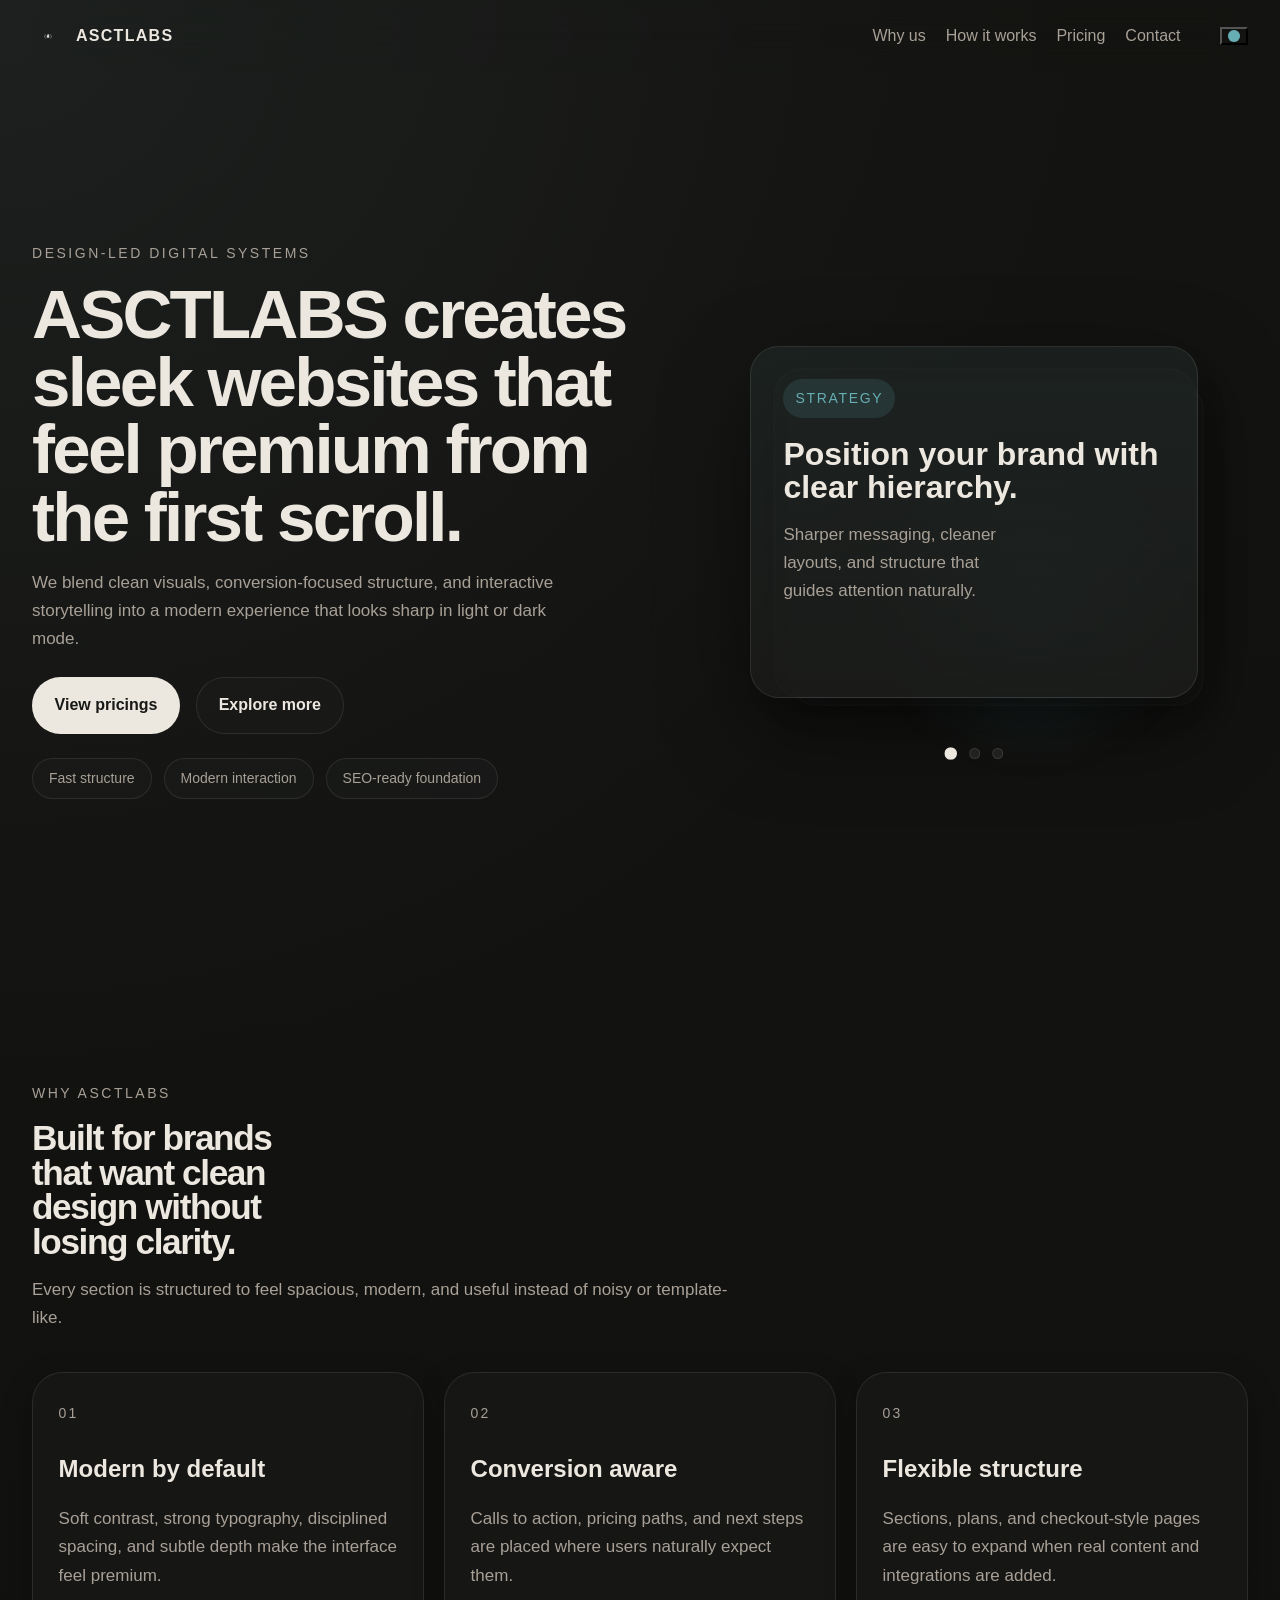
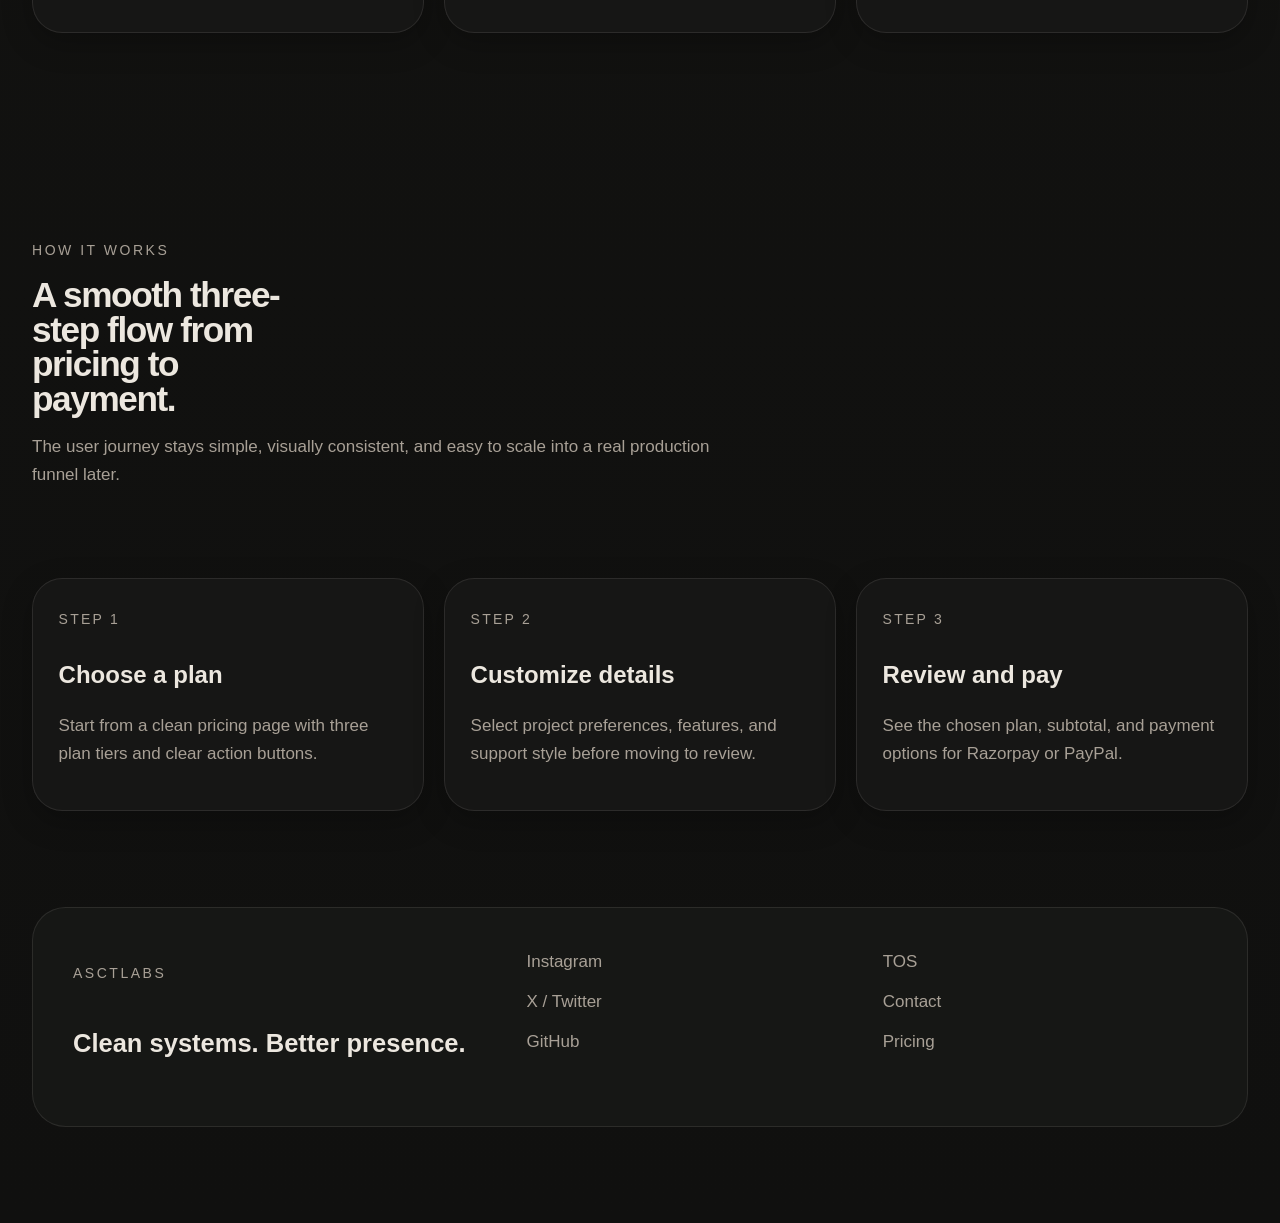
==== commit 4a21ad37: "Tos, minor ui + text changes" ====
--- a/index.html
+++ b/index.html
@@ -150,13 +150,13 @@
           <h2>Clean systems. Better presence.</h2>
         </div>
         <div class="footer__links">
-          <a href="https://instagram.com" target="_blank" rel="noopener noreferrer">Instagram</a>
+          <a href="https://instagram.com/asctlabs" target="_blank" rel="noopener noreferrer">Instagram</a>
           <a href="https://x.com" target="_blank" rel="noopener noreferrer">X / Twitter</a>
-          <a href="https://linkedin.com" target="_blank" rel="noopener noreferrer">LinkedIn</a>
+          <a href="https://github.com/asctlabs" target="_blank" rel="noopener noreferrer">GitHub</a>
         </div>
         <div class="footer__links">
-          <a href="#">TOS</a>
-          <a href="mailto:hello@asctlabs.com">Contact</a>
+          <a href="tos.html">TOS</a>
+          <a href="mailto:asctlabs@gmail.com">Contact</a>
           <a href="pricing.html">Pricing</a>
         </div>
       </div>
--- a/style.css
+++ b/style.css
@@ -41,6 +41,7 @@
   --shadow-md: 0 20px 50px rgba(34, 29, 23, 0.1);
   --shadow-lg: 0 30px 90px rgba(34, 29, 23, 0.14);
   --content: 1600px;
+  -webkit-user-drag: none; 
 }
 
 [data-theme="dark"] {
@@ -59,13 +60,17 @@
   --shadow-sm: 0 10px 30px rgba(0, 0, 0, 0.25);
   --shadow-md: 0 20px 50px rgba(0, 0, 0, 0.35);
   --shadow-lg: 0 30px 90px rgba(0, 0, 0, 0.45);
+  -webkit-user-drag: none; 
 }
 
 *,
 *::before,
-*::after { box-sizing: border-box; }
-
-html { scroll-behavior: smooth; }
+*::after { box-sizing: border-box; 
+-webkit-user-drag: none; }
+
+html { scroll-behavior: smooth;
+user-select: none;
+-webkit-user-drag: none;  }
 
 body {
   margin: 0;
@@ -212,6 +217,8 @@
 .theme-toggle{
     position: static;
     margin-left: 1rem;
+    background: transparent;
+    box-shadow: none;
 }
 
 
@@ -222,6 +229,7 @@
   margin: auto;
   border-radius: 50%;
   background: var(--color-primary);
+  box-shadow: none;
 }
 
 
@@ -670,4 +678,5 @@
   *::before,
   *::after { animation: none !important; transition: none !important; }
   .reveal { opacity: 1; transform: none; }
+}
 }
